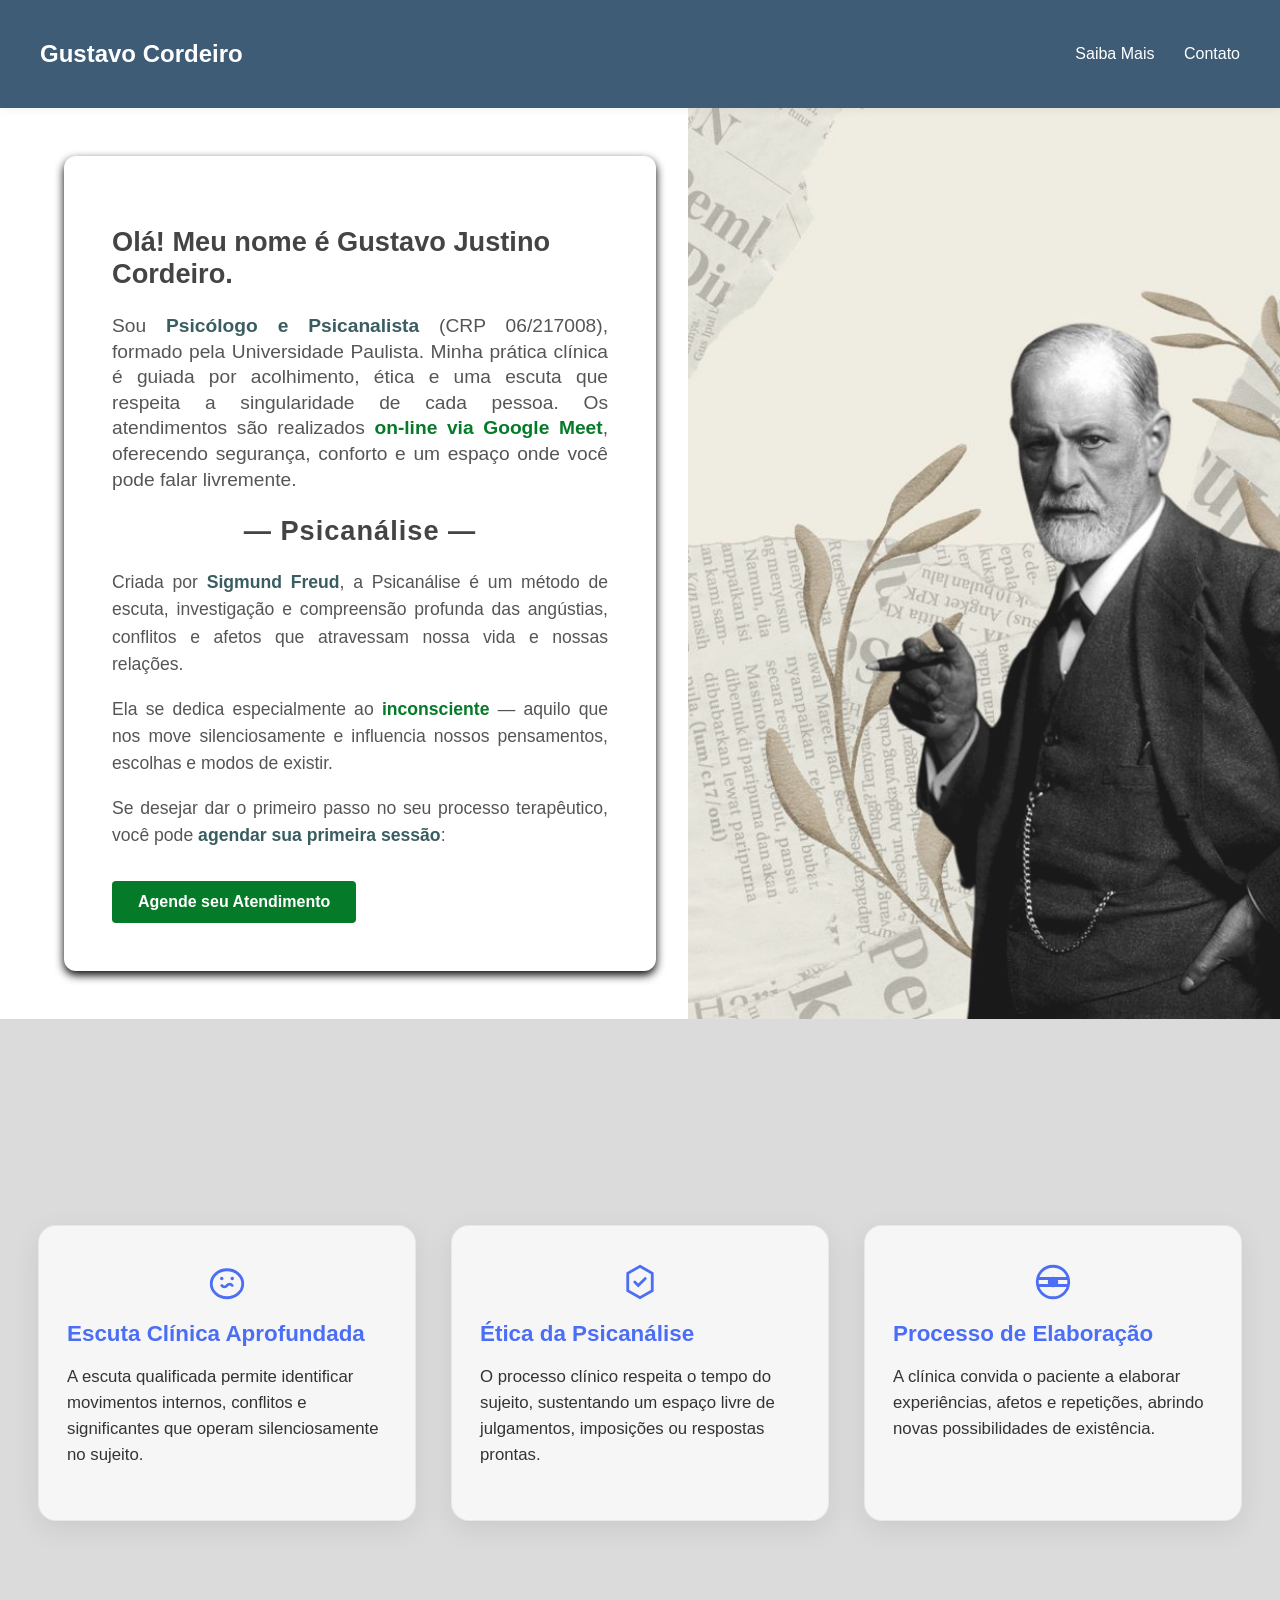
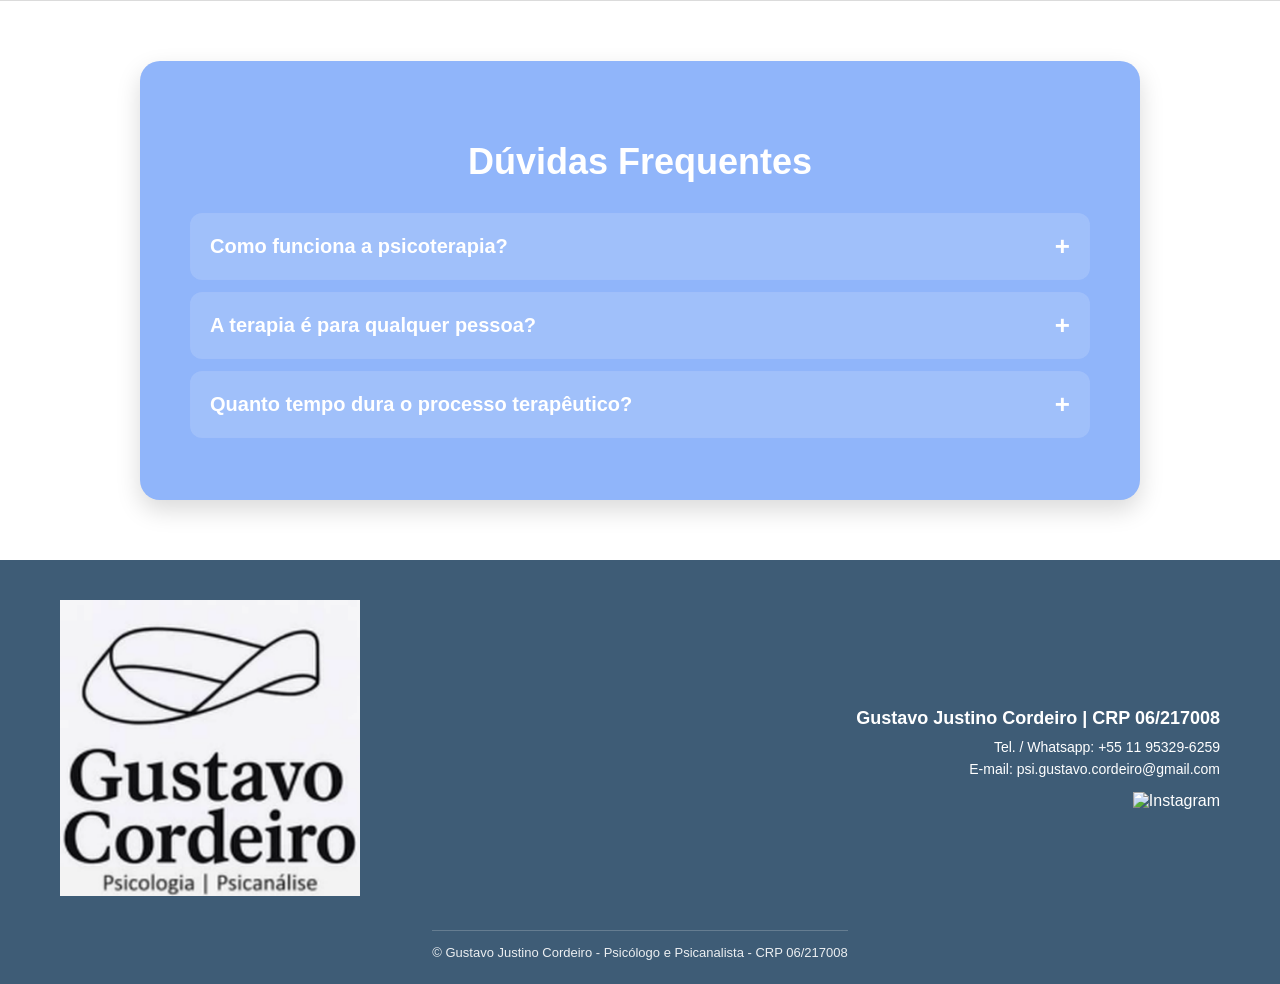
==== index.html @ 62dc9ed5 "first commit" ====
<!DOCTYPE html>
<html lang="pt-BR">
<head>
  <meta charset="UTF-8" />
  <meta name="viewport" content="width=device-width, initial-scale=1.0" />
  <title>Gustavo Cordeiro</title>
  <link rel="stylesheet" href="css/index.css" />
  <link rel="icon" href="imagens/Screenshot 2025-11-03 00.56.36.png" type="image/x-icon">
</head>
<body>
  <header class="header container">
    <h2><a href="index.html">Gustavo Cordeiro</a></h2>
    <nav>
      <a href="saibamais.html">Saiba Mais</a>
      <a href="https://api.whatsapp.com/send?phone=5511953296259">Contato</a>
    </nav>
  </header>
<main class="layout fade-body reveal-js">
  <div class="texto fade-slide reveal-js">
    <div class="caixa-texto">
      <h2 class="reveal-step">Olá! Meu nome é Gustavo Justino Cordeiro.</h2>
<h3 class="reveal-step">
  Sou <span class="destaque">Psicólogo e Psicanalista</span> (CRP 06/217008), formado pela Universidade Paulista.  
  Minha prática clínica é guiada por acolhimento, ética e uma escuta que respeita  
  a singularidade de cada pessoa.  
  Os atendimentos são realizados <span class="destaque-verde">on-line via Google Meet</span>, oferecendo segurança, conforto  
  e um espaço onde você pode falar livremente.
</h3>

<h2 class="reveal-step titulo-centro">— Psicanálise —</h2>

<p class="reveal-step">
  Criada por <span class="destaque">Sigmund Freud</span>, a Psicanálise é um método de escuta, investigação  
  e compreensão profunda das angústias, conflitos e afetos que atravessam  
  nossa vida e nossas relações.
</p>

<p class="reveal-step">
  Ela se dedica especialmente ao <span class="destaque-verde">inconsciente</span> — aquilo que nos move silenciosamente  
  e influencia nossos pensamentos, escolhas e modos de existir.
</p>

<p class="reveal-step">
  Se desejar dar o primeiro passo no seu processo terapêutico, você pode  
  <span class="destaque">agendar sua primeira sessão</span>:
</p>


      <script>
  function revelar() {
    const elementos = document.querySelectorAll('.reveal-js');

    elementos.forEach(el => {
      const top = el.getBoundingClientRect().top;
      const visivel = window.innerHeight * 0.80;

      if (top < visivel) {
        el.classList.add('active');
      }
    });
  }

  window.addEventListener('scroll', revelar);
  window.addEventListener('load', revelar);
  window.addEventListener("load", () => {
    const passos = document.querySelectorAll(".reveal-step");
    let delay = 200;

    passos.forEach((el, i) => {
      setTimeout(() => {
        el.classList.add("active");
      }, delay * (i + 1));
    });
  });
  function revelarPassos() {
    const elementos = document.querySelectorAll('.reveal-step');

    let delay = 0;

    elementos.forEach(el => {
      const pos = el.getBoundingClientRect().top;
      const tela = window.innerHeight * 0.85;

      if (pos < tela) {
        setTimeout(() => {
          el.classList.add('active');
        }, delay);

        delay += 250; // atraso entre cada revelação
      }
    });
  }

  window.addEventListener('scroll', revelarPassos);
  window.addEventListener('load', revelarPassos);


</script>


 <div class="box-buttons">
  <a id="pulseButton" href="saibamais.html#agendaForm" class="pulse-btn">
    Agende seu Atendimento
  </a>
  <script>
    const btn = document.getElementById("pulseButton");

btn.addEventListener("mouseenter", () => {
  btn.style.animation = "pulseFast 0.8s ease-in-out";
});

btn.addEventListener("mouseleave", () => {
  btn.style.animation = "pulse 1.8s infinite ease-in-out";
});

/* animação mais rápida */
const style = document.createElement("style");
style.innerHTML = `
@keyframes pulseFast {
  0% { transform: scale(1); }
  50% { transform: scale(1.1); }
  100% { transform: scale(1); }
}`;
document.head.appendChild(style);

  </script>
</div>
    </div>
  </div>

  <div class="imagem smooth-zoom reveal-js">
    <img src="imagens/Freud wallpaper.jpeg" alt="Foto profissional" />
  </div>


         
  
</main>


<section class="faixa faixa-profissional reveal-js">
  <div class="conteudo">
    <h2 class="titulo-faixa-profissional reveal-step">Eixos Centrais da Prática Clínica</h2>

    <div class="cards-profissionais">

      <div class="card-prof reveal-step" data-delay="150">
        <div class="icone-card">
          <svg width="42" height="42" viewBox="0 0 24 24" fill="none">
            <path d="M12 21c4.97 0 9-3.582 9-8s-4.03-8-9-8-9 3.582-9 8 4.03 8 9 8z" stroke="#4c6ef5" stroke-width="1.6"/>
            <path d="M9 14c.75 1 2.25 1 3 0s2.25-1 3 0" stroke="#4c6ef5" stroke-width="1.6" stroke-linecap="round"/>
            <circle cx="9" cy="10" r="1" fill="#4c6ef5"/>
            <circle cx="15" cy="10" r="1" fill="#4c6ef5"/>
          </svg>
        </div>
        <h3>Escuta Clínica Aprofundada</h3>
        <p>A escuta qualificada permite identificar movimentos internos, conflitos e significantes que operam silenciosamente no sujeito.</p>
      </div>

      <div class="card-prof reveal-step" data-delay="300">
        <div class="icone-card">
          <svg width="42" height="42" viewBox="0 0 24 24" fill="none">
            <path d="M12 3l7 4v10l-7 4-7-4V7l7-4z" stroke="#4c6ef5" stroke-width="1.6"/>
            <path d="M9 12l2 2 4-4" stroke="#4c6ef5" stroke-width="1.6" stroke-linecap="round"/>
          </svg>
        </div>
        <h3>Ética da Psicanálise</h3>
        <p>O processo clínico respeita o tempo do sujeito, sustentando um espaço livre de julgamentos, imposições ou respostas prontas.</p>
      </div>

      <div class="card-prof reveal-step" data-delay="450">
        <div class="icone-card">
          <svg width="42" height="42" viewBox="0 0 24 24" fill="none">
            <path d="M4 10h16M4 14h16" stroke="#4c6ef5" stroke-width="1.6" stroke-linecap="round"/>
            <circle cx="12" cy="12" r="9" stroke="#4c6ef5" stroke-width="1.6"/>
            <circle cx="12" cy="12" r="3" fill="#4c6ef5"/>
          </svg>
        </div>
        <h3>Processo de Elaboração</h3>
        <p>A clínica convida o paciente a elaborar experiências, afetos e repetições, abrindo novas possibilidades de existência.</p>
   <script>
    document.querySelectorAll(".card-prof").forEach(card => {
  const delay = card.getAttribute("data-delay");

  setTimeout(() => {
    card.classList.add("active");
  }, delay);
});

   </script>
      </div>


    </div>
  </div>
</section>









<section class="faq-box">
    <h2 class="faq-title">Dúvidas Frequentes</h2>

    <div class="faq-item">
        <button class="faq-question">Como funciona a psicoterapia?</button>
        <div class="faq-answer">
            <p>A psicoterapia é um espaço seguro de escuta e acolhimento...</p>
        </div>
    </div>

    <div class="faq-item">
        <button class="faq-question">A terapia é para qualquer pessoa?</button>
        <div class="faq-answer">
            <p>Sim. Ela não é apenas para quem está em sofrimento, mas também para quem busca autoconhecimento.</p>
        </div>
    </div>

    <div class="faq-item">
        <button class="faq-question">Quanto tempo dura o processo terapêutico?</button>
        <div class="faq-answer">
            <p>Não existe um tempo fixo. Cada processo é único e respeita o ritmo de cada pessoa.</p>
        </div>
    </div>
</section>

              <script>
const faqs = document.querySelectorAll(".faq-item");

faqs.forEach(faq => {
    faq.addEventListener("click", () => {
        faq.classList.toggle("active");
    });
});


              </script>
        </div>

    </div>
</section>



  <footer class="footer">
    <div class="footer-content">
      <div class="footer-left">
        <img src="imagens/logo2_super_nitida.png" alt="Logo Gustavo Cordeiro" />
      </div>

      <div class="footer-right">
        <h3>Gustavo Justino Cordeiro | CRP 06/217008</h3>
        <p>Tel. / Whatsapp: <a href="https://api.whatsapp.com/send?phone=5511953296259" target="_blank">+55 11 95329-6259</a></p>
        <p>E-mail: <a href="mailto:psi.gustavo.cordeiro@gmail.com">psi.gustavo.cordeiro@gmail.com</a></p>

        <div class="footer-icons">
          <a href="https://www.instagram.com/psi_gustavoo" target="_blank">
            <img src="https://i.pinimg.com/originals/2c/09/4d/2c094d32daf5a9079a09588004319274.gif" alt="Instagram" />
          </a>
        </div>
      </div>
    </div>

    <div class="footer-bottom">
      <p>© Gustavo Justino Cordeiro - Psicólogo e Psicanalista - CRP 06/217008</p>
    </div>
  </footer>
</body>
</html>
---- css/index.css ----
html {
  scroll-behavior: smooth;
  
}

body {
  margin: 0;
  padding: 0;
  font-family: 'Poppins', sans-serif;
  color: #333;
  background-color: #fff;
}

a {
  text-decoration: none;
  color: inherit;
}

/* ===== HEADER ===== */
.header {
  background-color: #3E5C76;
  padding: 20px 40px;
  display: flex;
  align-items: center;
  justify-content: space-between;
  box-shadow: 0 2px 10px rgba(0, 0, 0, 0.05);
  position: sticky;
  top: 0;
  z-index: 10;
  backdrop-filter: blur(6px);
}

.header a {
  color: #fff;
  font-weight: 600;
  transition: color 0.3s;
}

.header img {
  width: 400px;
  height: auto;
}


.header nav a {
  margin-left: 25px;
  color: #fff;
  font-weight: 500;
  transition: color 0.3s;
}

.header h2 a:hover,
.header nav a:hover {
  color: #adabab;
}

/* Fade geral */
.fade-body {
  opacity: 0;
  transform: translateY(25px);
  transition: opacity 1.2s ease, transform 1.2s ease;
}

.fade-body.active {
  opacity: 1;
  transform: translateY(0);
}

.fade-slide {
  opacity: 0;
  transform: translateX(-35px);
  transition: opacity 1.2s ease, transform 1.2s ease;
}

.fade-slide.active {
  opacity: 1;
  transform: translateX(0);
}


/* ===== CONTEÚDO PRINCIPAL ===== */
.layout {
  display: flex;
  align-items: stretch;
  justify-content: space-between;
  flex-grow: 1;
  margin: 0;
  padding: 0;
}

.texto {
  flex: 1 1 50%;
  display: flex;
  align-items: center;
  justify-content: center;
  padding: 3rem 2rem 3rem 4rem;
  background-color: #fff;
}

.caixa-texto {
  background-size: cover;
  background-position: center;
  border-radius: 12px;
  padding: 3rem;
  box-shadow: 0 4px 10px rgb(0, 0, 0);
  max-width: 800px;
}

.caixa-texto h2 {
  font-size: 1.7rem;
  color: #444;
}

.caixa-texto h3 {
  color: #555;
  text-align: justify;
  font-size: 1.2rem;
  font-weight: 400;
  line-height: 1.6rem;
}

.caixa-texto p {
  color: #555;
  text-align: justify;
  font-size: 1.1rem;
  line-height: 1.7rem;
}


.box-buttons {
  margin-top: 2rem;
}

/* botão base */
.box-buttons a {
  background-color: #057a28;
  color: #fff;
  padding: 12px 26px;
  border-radius: 4px;
  display: inline-block;
  font-weight: 600;
  animation: pulse 1.8s infinite ease-in-out; /* efeito pulsar */
  transition: transform 0.3s ease, background-color 0.3s ease;
}

/* pulsando */
@keyframes pulse {
  0% {
    transform: scale(1);
    box-shadow: 0 0 0 0 rgba(5, 122, 40, 0.4);
  }
  50% {
    transform: scale(1.06);
    box-shadow: 0 0 12px 6px rgba(5, 122, 40, 0.2);
  }
  100% {
    transform: scale(1);
    box-shadow: 0 0 0 0 rgba(5, 122, 40, 0.4);
  }
}

.box-buttons a:hover {
  background-color: #055c1f;
  transform: translateX(5px) scale(1.05);
  cursor: pointer;
}


.imagem {
  flex: 1 1 50%;
  display: flex;
  justify-content: flex-end;
  align-items: stretch;
}

.imagem img {
  width: 100%;
  height: 100%;
  object-fit: cover;
  border: none;

}

.faixa-profissional {
  width: 100%;
  background: #dbdbdb;
  padding: 80px 0;
}

.titulo-faixa-profissional {
  text-align: center;
  font-size: 2.4rem;
  margin-bottom: 50px;
  color: #2d2d2d;
}

.cards-profissionais {
  display: flex;
  justify-content: center;
  gap: 35px;
  flex-wrap: wrap;
}

.card-prof {
  background: rgba(255, 255, 255, 0.75);
  backdrop-filter: blur(12px);
  -webkit-backdrop-filter: blur(12px);
  width: 320px;
  padding: 35px 28px;
  border-radius: 18px;
  box-shadow: 0px 8px 28px rgba(0,0,0,0.08);
  transition: 0.35s ease;
  border: 1px solid rgba(0,0,0,0.06);
}

.card-prof:hover {
  transform: translateY(-8px);
  box-shadow: 0px 12px 32px rgba(0,0,0,0.12);
}

.card-prof h3 {
  color: #4c6ef5;
  font-size: 1.4rem;
  margin: 18px 0 12px;
}

.card-prof p {
  color: #333;
  line-height: 1.55;
  font-size: 1.05rem;
}

.icone-card {
  display: flex;
  justify-content: center;
  margin-bottom: 12px;
}

.reveal-step {
  opacity: 0;
  transform: translateY(25px);
  transition: opacity .9s ease, transform .9s ease;
}

.reveal-step.active {
  opacity: 1;
  transform: translateY(0);
}

/* ===== Destaques Elegantes ===== */
.destaque {
  color: #3a5d61;
  font-weight: 600;
}

.destaque-verde {
  color: #057a28;
  font-weight: 600;
}

.titulo-centro {
  text-align: center;
  font-size: 1.7rem;
  color: #3a5d61;
  letter-spacing: 1px;
}

/* ===== FAQ ===== */
.faq-box {
    background: #90b5fa;   
    padding: 50px;
    border-radius: 20px;
    max-width: 900px;
    margin: 60px auto;
    box-shadow: 0 10px 25px rgba(0,0,0,0.15);
}
.faq-title {
    text-align: center;
    font-size: 36px;
    margin-bottom: 30px;
    color: #ffffff; 
    font-weight: 700;
}

.faq-item {
    background: rgba(255, 255, 255, 0.15); 
    margin-bottom: 12px;
    border-radius: 12px;
    overflow: hidden;
    backdrop-filter: blur(3px);
}

.faq-question {
    width: 100%;
    text-align: left;
    padding: 18px 20px;
    font-size: 20px;
    background: none;
    border: none;
    cursor: pointer;
    color: white;
    font-weight: 600;
    display: flex;
    justify-content: space-between;
    align-items: center;
}

.faq-question::after {
    content: '+';
    font-size: 26px;
    transition: .3s;
}

.faq-item.active .faq-question::after {
    content: '-';
}

.faq-answer {
    max-height: 0;
    overflow: hidden;
    padding: 0 20px;
    transition: .4s ease;
    color: white;
}

.faq-item.active .faq-answer {
    max-height: 300px;
    padding: 20px;
}

@media (max-width: 600px) {
    .faq-title {
        font-size: 28px;
    }
    .faq-question {
        font-size: 18px;
    }
}

/* ===== FOOTER ===== */
.footer {
  background-color: #3E5C76;
  color: #fff;
  padding: 40px 60px 20px;
  display: flex;
  flex-direction: column;
  align-items: center;
  flex-shrink: 0;
  margin-top: 0;
}

.footer-content {
  width: 100%;
  display: flex;
  justify-content: space-between;
  align-items: center;
  flex-wrap: wrap;
  margin-bottom: 30px;
}

.footer-left img {
  width: 300px;
  height: auto;
}

.footer-right {
  text-align: right;
}

.footer-right h3 {
  font-size: 18px;
  font-weight: 600;
  margin-bottom: 10px;
}

.footer-right p {
  font-size: 14px;
  margin: 6px 0;
}

.footer-right a {
  color: #fff;
  text-decoration: none;
}

.footer-right a:hover {
  text-decoration: underline;
  color: #b7bfd8;
}

.footer-icons {
  margin-top: 15px;
}

.footer-icons a img {
  width: 50px;
  height: 50px;
  margin-left: 10px;
  transition: opacity 0.3s;
}

.footer-icons a img:hover {
  opacity: 0.7;
}

.footer-bottom {
  text-align: center;
  border-top: 1px solid rgba(255, 255, 255, 0.2);
  padding-top: 10px;
}

.footer-bottom p {
  margin: 4px 0;
  font-size: 13px;
  opacity: 0.9;
}

/* ===== RESPONSIVIDADE ===== */
@media (max-width: 900px) {
  .layout {
    flex-direction: column-reverse;
  }

  .imagem {
    width: 100%;
    height: 45vh;
  }

  .imagem img {
    width: 100%;
    height: 100%;
    object-fit: cover;
  }

  .texto {
    padding: 2rem 1rem;
  }

  .caixa-texto {
    padding: 2rem;
  }

  .footer-content {
    flex-direction: column;
    text-align: center;
  }

  .footer-right {
    text-align: center;
    margin-top: 20px;
  }

  .header {
    flex-direction: column;
    text-align: center;
  }

  .header nav a {
    margin: 10px;
  }
}

@media (max-width: 480px) {
  .header {
    padding: 15px 20px;
  }

  .header h2 {
    font-size: 1.2rem;
  }

  .caixa-texto {
    padding: 1.5rem;
  }

  .footer-left img {
    width: 240px;
  }

  .footer {
    padding: 30px 20px 15px;
  }
}



html { scroll-behavior: smooth; }
body {
  margin: 0;
  padding: 0;
  font-family: 'Poppins', sans-serif;
  color: #333;
  background-color: #fff;
  animation: fadeIn 1.5s ease;
}

@keyframes fadeIn { from { opacity: 0; } to { opacity: 1; }}

/* animação suave da página */
.fade-body { animation: pageFade 1.3s ease-in-out; }
@keyframes pageFade { from { opacity: 0; } to { opacity: 1; }}

.fade-slide { opacity: 0; animation: fadeSlide 1.4s ease forwards; }
@keyframes fadeSlide { from { opacity: 0; transform: translateY(30px); } to { opacity: 1; transform: translateY(0); }}

/* zoom lento na imagem */
.smooth-zoom img {
  transition: transform 8s ease, opacity 1.5s;
  opacity: 0.9;
}
.smooth-zoom img:hover { transform: scale(1.06); opacity: 1; }

.pulse-btn { animation: pulse 2.2s infinite ease-in-out; }
@keyframes pulse { 0%{transform:scale(1)}50%{transform:scale(1.07)}100%{transform:scale(1)} }
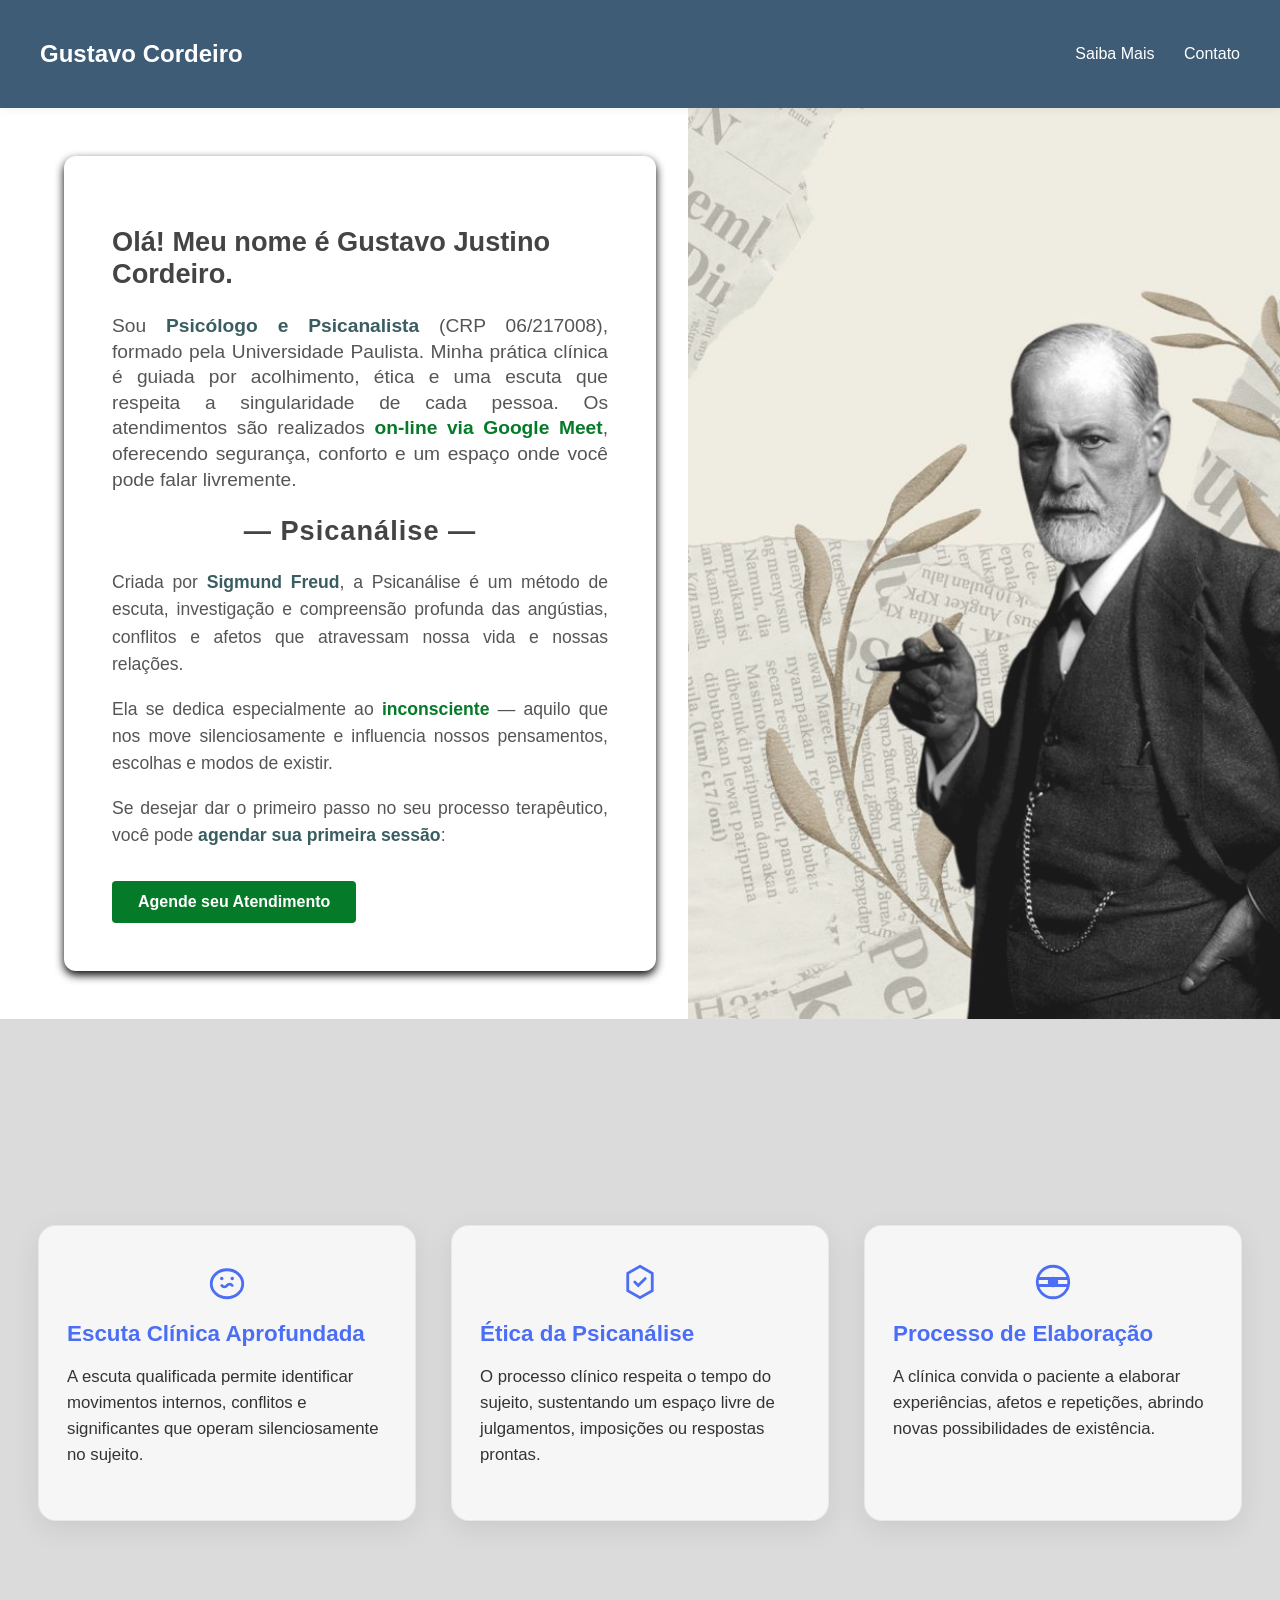
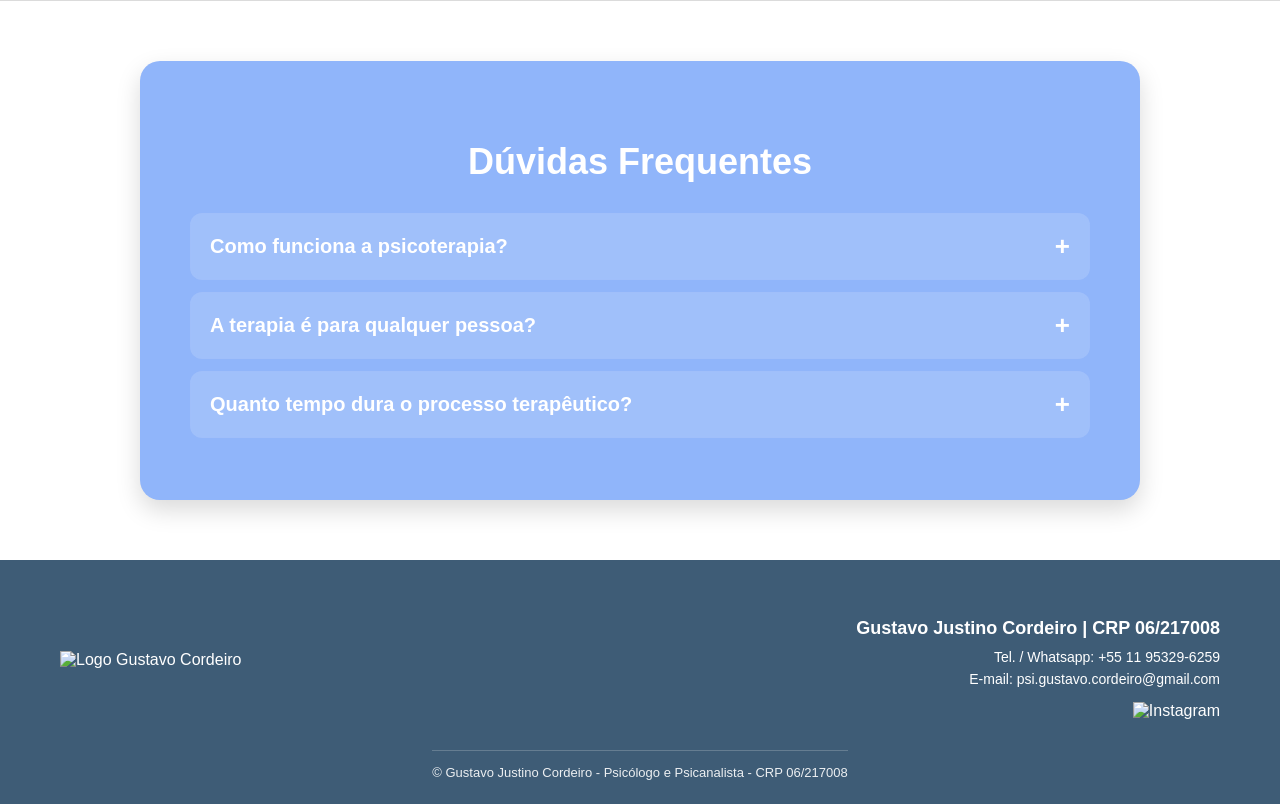
==== commit e10a0028: "Update footer logo image in index.html" ====
--- a/index.html
+++ b/index.html
@@ -249,7 +249,7 @@
   <footer class="footer">
     <div class="footer-content">
       <div class="footer-left">
-        <img src="imagens/logo2_super_nitida.png" alt="Logo Gustavo Cordeiro" />
+        <img src="imagens/ChatGPT Image 20 de abr. de 2026, 17_48_37.png" alt="Logo Gustavo Cordeiro" />
       </div>
 
       <div class="footer-right">
